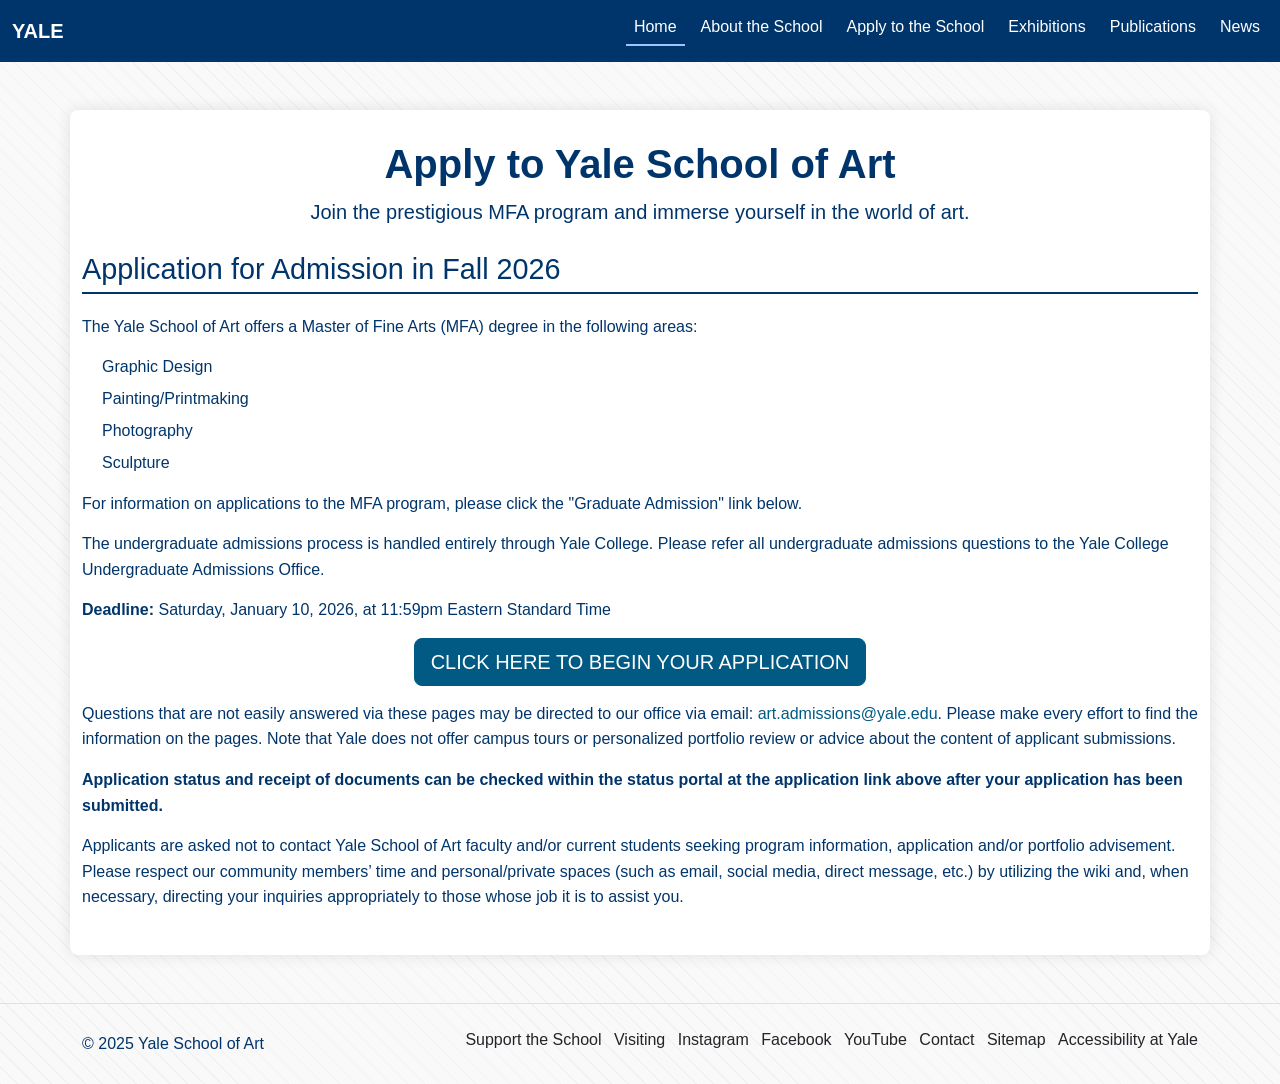
==== applytoschool.html @ 4dba538d "applytoschool,home haladas megint" ====
<!DOCTYPE html>
<html lang="en">

<head>
    <meta charset="UTF-8">
    <meta name="viewport" content="width=device-width, initial-scale=1.0">
    <title>Apply to the School</title>
    <link rel="stylesheet" href="https://cdn.jsdelivr.net/npm/bootstrap@5.3.8/dist/css/bootstrap.min.css">
    <link rel="stylesheet" href="style.css">
    <link rel="stylesheet" href="style-apply.css">
</head>

<body>

    <!-- NAVBAR -->
    <nav class="navbar navbar-expand-lg navbar-yale">
        <div class="container-fluid">
            <a class="navbar-brand" href="home.html">YALE</a>
            <button class="navbar-toggler" type="button" data-bs-toggle="collapse" data-bs-target="#yaleNavbar">
                <span class="navbar-toggler-icon"></span>
            </button>
            <div class="collapse navbar-collapse" id="yaleNavbar">
                <ul class="navbar-nav ms-auto gap-2">
                    <li class="nav-item"><a class="nav-link btn nav-btn active" href="home.html">Home</a></li>
                    <li class="nav-item"><a class="nav-link btn nav-btn" href="aboutschool.html">About the School</a></li>
                    <li class="nav-item"><a class="nav-link btn nav-btn" href="applytoschool.html">Apply to the School</a></li>
                    <li class="nav-item"><a class="nav-link btn nav-btn" href="exhibitions.html">Exhibitions</a></li>
                    <li class="nav-item"><a class="nav-link btn nav-btn" href="publications.html">Publications</a></li>
                    <li class="nav-item"><a class="nav-link btn nav-btn" href="news.html">News</a></li>
                </ul>
            </div>
        </div>
    </nav>

    <!-- MAIN CONTENT -->
    <main class="container my-5">
        <header class="text-center mb-4">
            <h1>Apply to Yale School of Art</h1>
            <p class="lead">Join the prestigious MFA program and immerse yourself in the world of art.</p>
        </header>

        <!-- Application Details -->
        <section class="application-info">
            <h2 class="section-title">Application for Admission in Fall 2026</h2>
            <p>The Yale School of Art offers a Master of Fine Arts (MFA) degree in the following areas:</p>
            <ul>
                <li>Graphic Design</li>
                <li>Painting/Printmaking</li>
                <li>Photography</li>
                <li>Sculpture</li>
            </ul>
            <p>For information on applications to the MFA program, please click the "Graduate Admission" link below.</p>

            <p>The undergraduate admissions process is handled entirely through Yale College. Please refer all undergraduate admissions questions to the Yale College Undergraduate Admissions Office.</p>
            
            <p><strong>Deadline:</strong> Saturday, January 10, 2026, at 11:59pm Eastern Standard Time</p>

            <!-- Application Button -->
            <div class="text-center">
                <a href="https://apply.art.yale.edu/apply/" target="_blank" class="btn btn-primary btn-lg">CLICK HERE TO BEGIN YOUR APPLICATION</a>
            </div>

            <p>Questions that are not easily answered via these pages may be directed to our office via email: <a href="mailto:art.admissions@yale.edu">art.admissions@yale.edu</a>. Please make every effort to find the information on the pages. Note that Yale does not offer campus tours or personalized portfolio review or advice about the content of applicant submissions.</p>

            <p><strong>Application status and receipt of documents can be checked within the status portal at the application link above after your application has been submitted.</strong></p>
            <p>Applicants are asked not to contact Yale School of Art faculty and/or current students seeking program information, application and/or portfolio advisement. Please respect our community members’ time and personal/private spaces (such as email, social media, direct message, etc.) by utilizing the wiki and, when necessary, directing your inquiries appropriately to those whose job it is to assist you.</p>

        
        </section>
    </main>

    <!-- FOOTER -->
    <footer class="border-top py-4 mt-5">
        <div class="container">
            <div class="row align-items-center">

                <div class="col-md-4 mb-3 mb-md-0">
                    © 2025 Yale School of Art
                </div>

                <div class="col-md-8 text-md-end">
                    <ul class="list-inline mb-0">
                        <li class="list-inline-item">
                            <a href="https://www.art.yale.edu/about/support-the-school" target="_blank"
                                rel="noopener noreferrer" class="text-decoration-none text-dark">
                                Support the School
                            </a>
                        </li>
                        <li class="list-inline-item">
                            <a href="https://www.art.yale.edu/about/visiting" target="_blank" rel="noopener noreferrer"
                                class="text-decoration-none text-dark">
                                Visiting
                            </a>
                        </li>
                        <li class="list-inline-item">
                            <a href="https://www.instagram.com/yaleschoolofart/" target="_blank"
                                rel="noopener noreferrer" class="text-decoration-none text-dark">
                                Instagram
                            </a>
                        </li>
                        <li class="list-inline-item">
                            <a href="https://www.facebook.com/YaleSchoolofArt/" target="_blank"
                                rel="noopener noreferrer" class="text-decoration-none text-dark">
                                Facebook
                            </a>
                        </li>
                        <li class="list-inline-item">
                            <a href="http://yaleart.org/youtube" target="_blank" rel="noopener noreferrer"
                                class="text-decoration-none text-dark">
                                YouTube
                            </a>
                        </li>
                        <li class="list-inline-item">
                            <a href="https://www.art.yale.edu/about/contact" target="_blank" rel="noopener noreferrer"
                                class="text-decoration-none text-dark">
                                Contact
                            </a>
                        </li>
                        <li class="list-inline-item">
                            <a href="https://www.art.yale.edu/sitemap" target="_blank" rel="noopener noreferrer"
                                class="text-decoration-none text-dark">
                                Sitemap
                            </a>
                        </li>
                        <li class="list-inline-item">
                            <a href="https://your.yale.edu/policies-procedures/policies/1605-web-accessibility-policy"
                                target="_blank" rel="noopener noreferrer" class="text-decoration-none text-dark">
                                Accessibility at Yale
                            </a>
                        </li>

                    </ul>
                </div>

            </div>
        </div>
    </footer>
---- style.css ----
/* Body */
body {
  min-height: 100vh;
  background-color: #f5f5f5;
  background-image:
    repeating-linear-gradient(
      45deg,
      rgba(0, 0, 0, 0.03),
      rgba(0, 0, 0, 0.03) 1px,
      transparent 1px,
      transparent 12px
    );
}

/* Bootstrap card image magasság AI */
.card-img-top {
    max-height: 400px;
    object-fit: cover;
}


/* Navbar */
.navbar-yale {
  background-color: #00356B;
}

.navbar-yale .navbar-brand {
  color: #ffffff;
  font-weight: 600;
}

.navbar-yale .navbar-brand:hover {
  color: #ffffff;
}

.navbar-yale .nav-btn {
  position: relative;
  color: #ffffff;
  background-color: transparent;
  border: none;
  padding: 0.45rem 0.9rem;
  font-weight: 500;
  text-decoration: none;
  transition: color 0.15s ease;
}

.navbar-yale .nav-btn:hover {
  color: #9ec3ff;
}

.navbar-yale .nav-btn.active,
.navbar-yale .nav-btn[aria-current="page"] {
  color: #ffffff;
}

.navbar-yale .nav-btn.active::after,
.navbar-yale .nav-btn[aria-current="page"]::after {
  content: "";
  position: absolute;
  left: 0;
  right: 0;
  bottom: 0;
  height: 2px;
  background-color: #9ec3ff;
}
---- style-apply.css ----
/* Basic styles */
body {
    font-family: 'Arial', sans-serif;
    background-color: #f9f9f9;
    color: #00356B;
}
/* Main Content */
main {
    background-color: #fff;
    border-radius: 8px;
    box-shadow: 0 0 15px rgba(0, 0, 0, 0.1);
    padding: 30px;
}

h1 {
    font-size: 2.5rem;
    font-weight: bold;
    color: #0c1a28;
}

h2.section-title {
    font-size: 1.8rem;
    color: #00356B;
    border-bottom: 2px solid #00356B;
    padding-bottom: 5px;
    margin-bottom: 20px;
}

p {
    font-size: 1rem;
    line-height: 1.6;
    margin-bottom: 15px;
}

ul {
    list-style-type: none;
    padding-left: 20px;
}

ul li {
    font-size: 1rem;
    margin-bottom: 8px;
}

a {
    color: #005a83;
    text-decoration: none;
}

a:hover {
    text-decoration: underline;
}

.btn-primary {
    margin-bottom: 15px;
    background-color: #005a83;
    border-color: #005a83;
}

.btn-primary:hover {
    background-color: #00356B;
    border-color: #004466;
}

h1{
    color: #00356B;
}
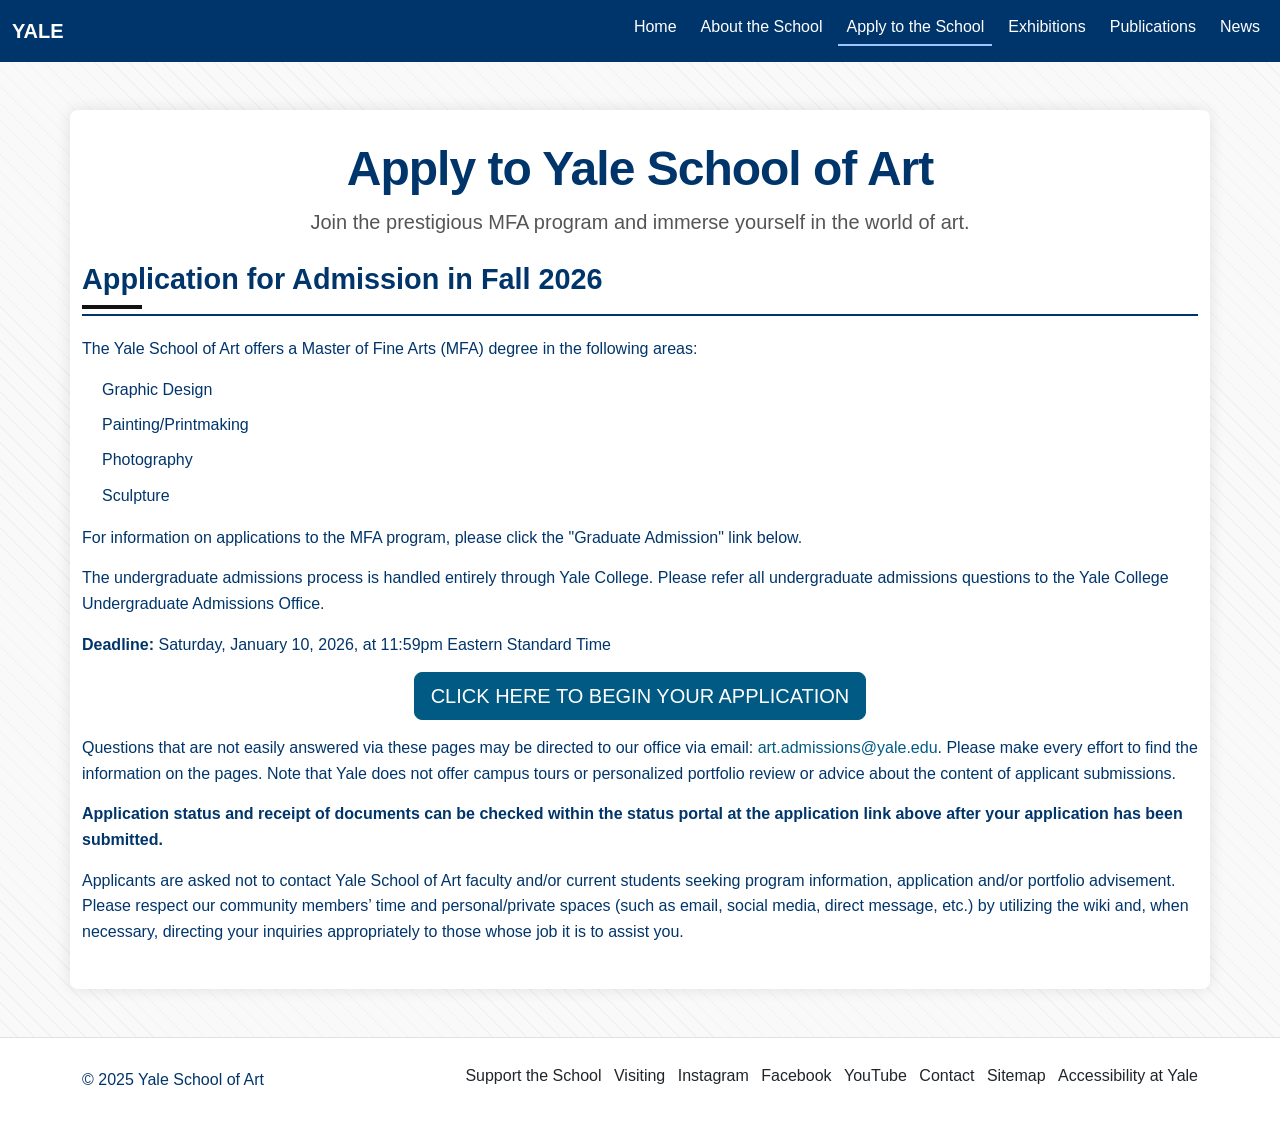
==== commit deeb9dbf: "fix" ====
--- a/applytoschool.html
+++ b/applytoschool.html
@@ -21,9 +21,9 @@
             </button>
             <div class="collapse navbar-collapse" id="yaleNavbar">
                 <ul class="navbar-nav ms-auto gap-2">
-                    <li class="nav-item"><a class="nav-link btn nav-btn active" href="home.html">Home</a></li>
+                    <li class="nav-item"><a class="nav-link btn nav-btn" href="home.html">Home</a></li>
                     <li class="nav-item"><a class="nav-link btn nav-btn" href="aboutschool.html">About the School</a></li>
-                    <li class="nav-item"><a class="nav-link btn nav-btn" href="applytoschool.html">Apply to the School</a></li>
+                    <li class="nav-item"><a class="nav-link btn nav-btn active" href="applytoschool.html">Apply to the School</a></li>
                     <li class="nav-item"><a class="nav-link btn nav-btn" href="exhibitions.html">Exhibitions</a></li>
                     <li class="nav-item"><a class="nav-link btn nav-btn" href="publications.html">Publications</a></li>
                     <li class="nav-item"><a class="nav-link btn nav-btn" href="news.html">News</a></li>
--- a/style.css
+++ b/style.css
@@ -1,25 +1,50 @@
-/* Body */
+/* Main */
 body {
+  font-family: 'Helvetica Neue', Helvetica, Arial, sans-serif;
+  background-color: #f5f5f5;
+  color: #00356B;
+  line-height: 1.7;
   min-height: 100vh;
-  background-color: #f5f5f5;
   background-image:
-    repeating-linear-gradient(
-      45deg,
+    repeating-linear-gradient(45deg,
       rgba(0, 0, 0, 0.03),
       rgba(0, 0, 0, 0.03) 1px,
       transparent 1px,
-      transparent 12px
-    );
+      transparent 12px);
 }
 
-/* Bootstrap card image magasság AI */
-.card-img-top {
-    max-height: 400px;
-    object-fit: cover;
+/* Header */
+header h1 {
+  font-size: 3rem;
+  font-weight: 800;
+  letter-spacing: -1px;
+  color: #00356B;
 }
 
+header p {
+  font-size: 1.1rem;
+  color: #555;
+}
 
-/* Navbar */
+/* Section headings */
+section h2 {
+  font-size: 2rem;
+  font-weight: 700;
+  margin-bottom: 1rem;
+  position: relative;
+  color: #00356B;
+}
+
+section h2::after {
+  content: "";
+  width: 60px;
+  height: 4px;
+  background-color: #111;
+  display: block;
+  margin-top: 8px;
+}
+
+/* ===== NAVBAR ===== */
 .navbar-yale {
   background-color: #00356B;
 }
@@ -63,3 +88,19 @@
   height: 2px;
   background-color: #9ec3ff;
 }
+
+/* ===== FOOTER ===== */
+footer {
+  background-color: #fff;
+  border-top: 1px solid #ddd;
+  padding: 2rem 0;
+}
+
+footer a {
+  transition: color 0.3s ease;
+  color: #00356B;
+}
+
+footer a:hover {
+  color: #0d6efd;
+}
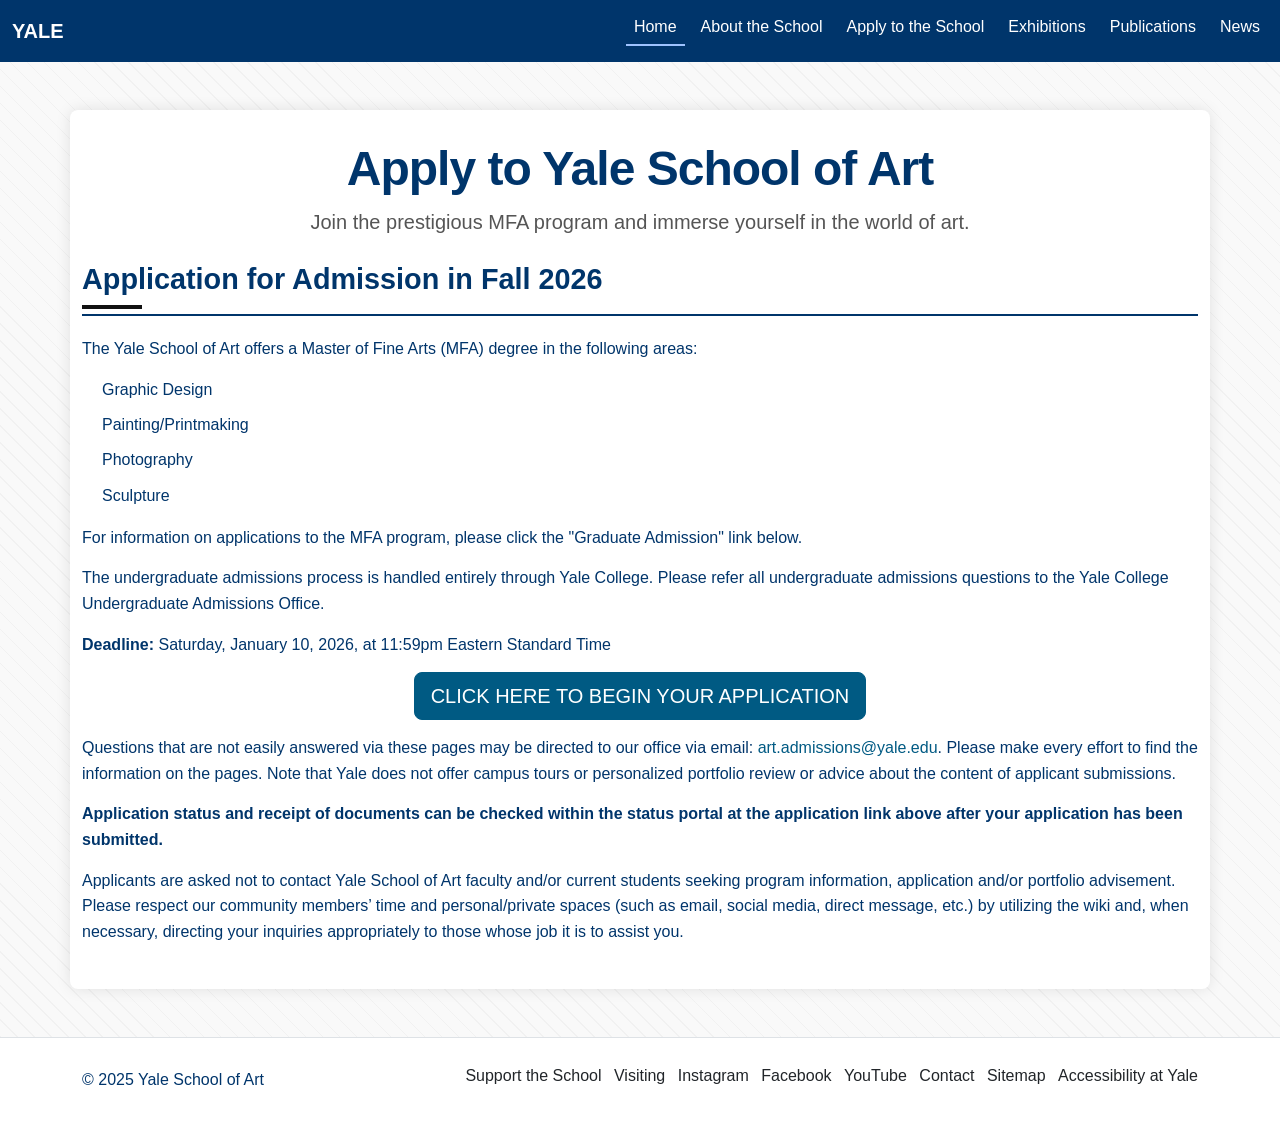
==== commit 1c6c66a5: "Merge branch 'main' of https://github.com/akos200813/projekt_11_14" ====
--- a/applytoschool.html
+++ b/applytoschool.html
@@ -21,9 +21,9 @@
             </button>
             <div class="collapse navbar-collapse" id="yaleNavbar">
                 <ul class="navbar-nav ms-auto gap-2">
-                    <li class="nav-item"><a class="nav-link btn nav-btn" href="home.html">Home</a></li>
+                    <li class="nav-item"><a class="nav-link btn nav-btn active" href="home.html">Home</a></li>
                     <li class="nav-item"><a class="nav-link btn nav-btn" href="aboutschool.html">About the School</a></li>
-                    <li class="nav-item"><a class="nav-link btn nav-btn active" href="applytoschool.html">Apply to the School</a></li>
+                    <li class="nav-item"><a class="nav-link btn nav-btn" href="applytoschool.html">Apply to the School</a></li>
                     <li class="nav-item"><a class="nav-link btn nav-btn" href="exhibitions.html">Exhibitions</a></li>
                     <li class="nav-item"><a class="nav-link btn nav-btn" href="publications.html">Publications</a></li>
                     <li class="nav-item"><a class="nav-link btn nav-btn" href="news.html">News</a></li>
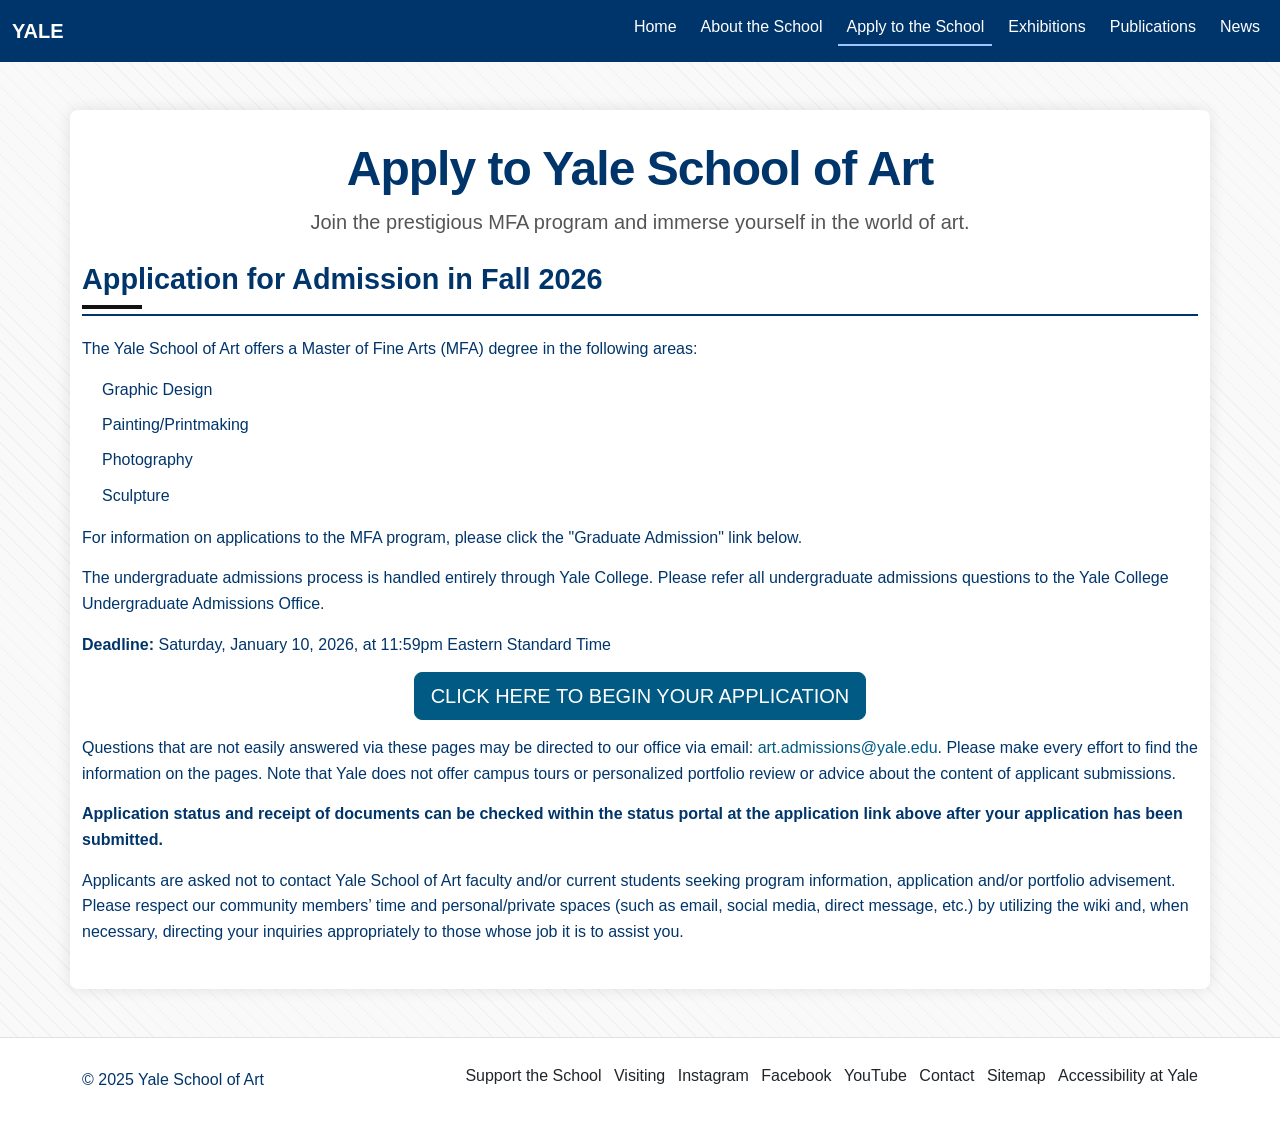
==== commit 96f41ff4: "Merge branch 'Matyi' of https://github.com/akos200813/projekt_11_14" ====
--- a/applytoschool.html
+++ b/applytoschool.html
@@ -21,9 +21,9 @@
             </button>
             <div class="collapse navbar-collapse" id="yaleNavbar">
                 <ul class="navbar-nav ms-auto gap-2">
-                    <li class="nav-item"><a class="nav-link btn nav-btn active" href="home.html">Home</a></li>
+                    <li class="nav-item"><a class="nav-link btn nav-btn" href="home.html">Home</a></li>
                     <li class="nav-item"><a class="nav-link btn nav-btn" href="aboutschool.html">About the School</a></li>
-                    <li class="nav-item"><a class="nav-link btn nav-btn" href="applytoschool.html">Apply to the School</a></li>
+                    <li class="nav-item"><a class="nav-link btn nav-btn active" href="applytoschool.html">Apply to the School</a></li>
                     <li class="nav-item"><a class="nav-link btn nav-btn" href="exhibitions.html">Exhibitions</a></li>
                     <li class="nav-item"><a class="nav-link btn nav-btn" href="publications.html">Publications</a></li>
                     <li class="nav-item"><a class="nav-link btn nav-btn" href="news.html">News</a></li>
